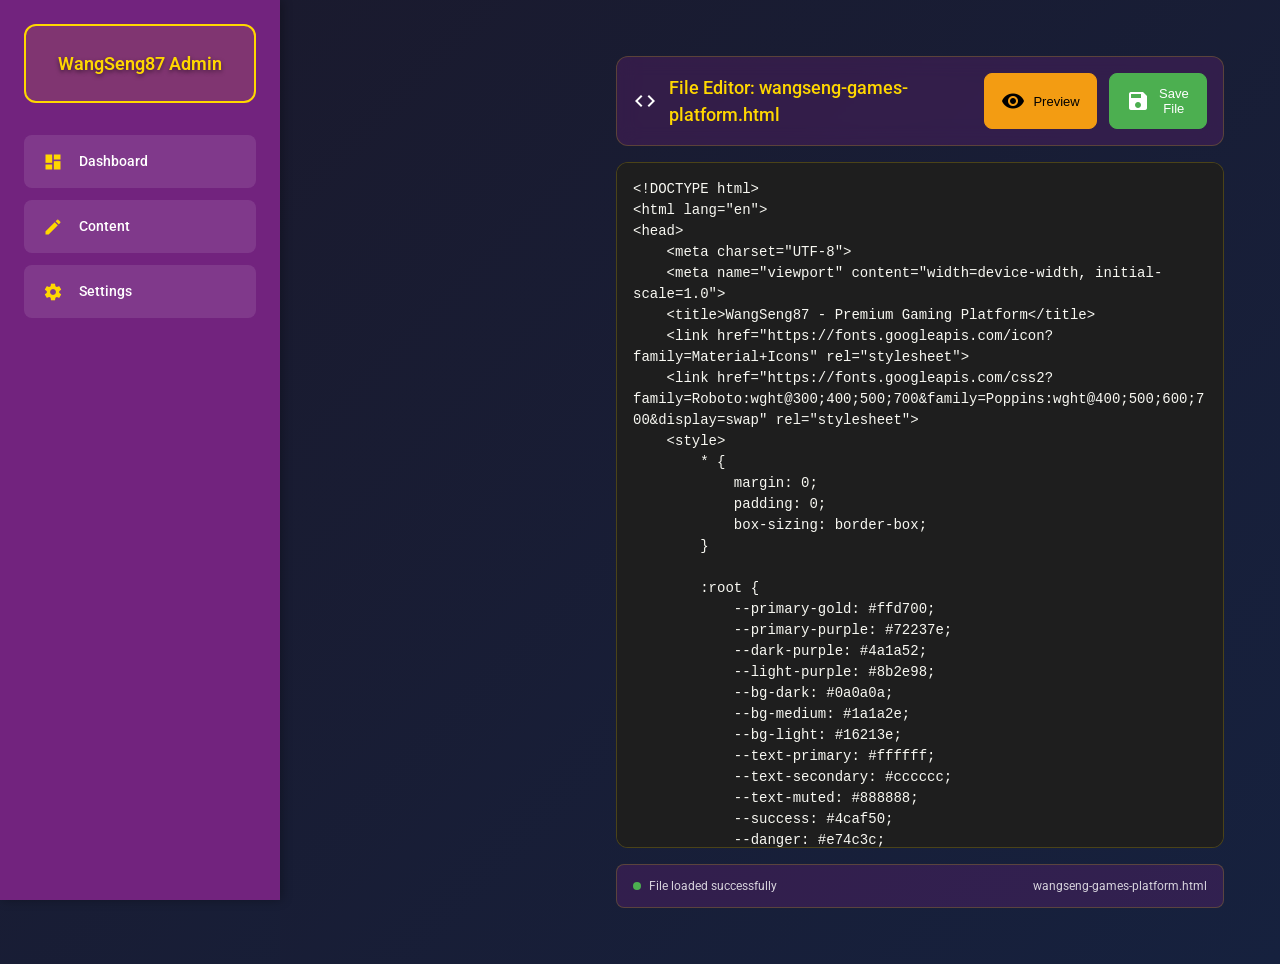
==== admin-refactored-github.html @ 1304fe4e "Add files via upload" ====
<!DOCTYPE html>
<html lang="en">
<head>
    <meta charset="UTF-8">
    <meta name="viewport" content="width=device-width, initial-scale=1.0">
    <title>WangSeng87 Admin Dashboard - File Editor</title>
    <link href="https://fonts.googleapis.com/icon?family=Material+Icons" rel="stylesheet">
    <link href="https://fonts.googleapis.com/css2?family=Roboto:wght@300;400;500;700&display=swap" rel="stylesheet">
    <style>
        * {
            margin: 0;
            padding: 0;
            box-sizing: border-box;
        }

        :root {
            --primary-purple: #72237e;
            --dark-purple: #4a1a52;
            --light-purple: #8b2e98;
            --accent-yellow: #ffd700;
            --accent-yellow-light: #ffed4e;
            --bg-dark: #1a1a2e;
            --bg-medium: #16213e;
            --text-primary: #ffffff;
            --text-secondary: rgba(255,255,255,0.8);
            --text-muted: rgba(255,255,255,0.6);
            --border-color: rgba(255,215,0,0.2);
            --card-bg: rgba(114, 35, 126, 0.3);
            --spacing-xs: 8px;
            --spacing-sm: 12px;
            --spacing-md: 16px;
            --spacing-lg: 24px;
            --spacing-xl: 32px;
            --border-radius: 8px;
            --border-radius-lg: 12px;
            --success: #4caf50;
            --danger: #e74c3c;
            --warning: #f39c12;
        }

        body {
            font-family: 'Roboto', sans-serif;
            background: linear-gradient(135deg, var(--bg-dark) 0%, var(--bg-medium) 100%);
            color: var(--text-primary);
            min-height: 100vh;
            margin: 0;
            padding: 0;
            overflow-x: hidden;
            font-size: 14px;
            line-height: 1.5;
        }

        .admin-container {
            display: flex;
            min-height: 100vh;
            width: 100%;
        }

        /* Sidebar Styles */
        .sidebar {
            width: 280px;
            background: var(--primary-purple);
            padding: var(--spacing-lg);
            box-shadow: 2px 0 10px rgba(0,0,0,0.3);
            display: flex;
            flex-direction: column;
            position: fixed;
            height: 100vh;
            overflow-y: auto;
            z-index: 1000;
            left: 0;
            top: 0;
        }

        .admin-logo {
            display: flex;
            flex-direction: column;
            align-items: center;
            justify-content: center;
            margin-bottom: var(--spacing-xl);
            padding: var(--spacing-lg);
            background: rgba(255, 215, 0, 0.1);
            border-radius: var(--border-radius-lg);
            border: 2px solid var(--accent-yellow);
        }

        .admin-logo h2 {
            color: var(--accent-yellow);
            font-size: 18px;
            margin: 0;
            text-align: center;
            font-weight: 600;
            text-shadow: 0 2px 4px rgba(0,0,0,0.5);
            font-family: 'Roboto', sans-serif;
        }

        .nav-item {
            display: flex;
            align-items: center;
            padding: var(--spacing-md);
            margin-bottom: var(--spacing-sm);
            background: rgba(255,255,255,0.1);
            border-radius: var(--border-radius);
            cursor: pointer;
            transition: all 0.3s ease;
            font-family: 'Roboto', sans-serif;
            font-size: 14px;
            font-weight: 500;
            border-left: 3px solid transparent;
        }

        .nav-item:hover {
            background: rgba(255,255,255,0.2);
            transform: translateX(5px);
            border-left-color: var(--accent-yellow);
        }

        .nav-item.active {
            background: rgba(255,215,0,0.2);
            border-left-color: var(--accent-yellow);
        }

        .nav-item i {
            margin-right: var(--spacing-md);
            color: var(--accent-yellow);
            font-size: 20px;
        }

        .nav-item span {
            color: var(--text-primary);
            font-size: 14px;
            font-weight: 500;
        }

        /* Main Content */
        .main-content {
            flex: 1;
            padding: var(--spacing-xl);
            overflow-y: auto;
            margin-left: 280px;
            min-height: 100vh;
            background: linear-gradient(135deg, var(--bg-dark) 0%, var(--bg-medium) 100%);
        }

        /* File Editor Styles - GitHub Pages Compatible */
        .file-editor-container {
            flex: 1;
            margin-left: 280px;
            padding: var(--spacing-lg);
            display: flex;
            flex-direction: column;
            height: 100vh;
            overflow: hidden;
        }

        .editor-header {
            background: var(--card-bg);
            border: 1px solid var(--border-color);
            border-radius: var(--border-radius-lg);
            padding: var(--spacing-md);
            margin-bottom: var(--spacing-md);
            display: flex;
            justify-content: space-between;
            align-items: center;
            backdrop-filter: blur(10px);
        }

        .editor-title {
            display: flex;
            align-items: center;
            gap: var(--spacing-sm);
        }

        .editor-title h2 {
            font-size: 18px;
            font-weight: 500;
            color: var(--accent-yellow);
        }

        .editor-actions {
            display: flex;
            gap: var(--spacing-sm);
        }

        .btn-editor {
            background: var(--primary-purple);
            color: var(--text-primary);
            border: 1px solid var(--accent-yellow);
            padding: var(--spacing-sm) var(--spacing-md);
            border-radius: var(--border-radius);
            cursor: pointer;
            display: flex;
            align-items: center;
            gap: var(--spacing-xs);
            font-size: 13px;
            transition: all 0.3s ease;
        }

        .btn-editor:hover {
            background: var(--light-purple);
            transform: translateY(-1px);
            box-shadow: 0 4px 12px rgba(255, 215, 0, 0.3);
        }

        .btn-save {
            background: var(--success);
            border-color: var(--success);
        }

        .btn-save:hover {
            background: #45a049;
        }

        .btn-preview {
            background: var(--warning);
            border-color: var(--warning);
            color: #000;
        }

        .btn-preview:hover {
            background: #e67e00;
        }

        #editor {
            flex: 1;
            border: 1px solid var(--border-color);
            border-radius: var(--border-radius-lg);
            overflow: hidden;
            background: #1e1e1e;
            font-family: 'Courier New', monospace;
            font-size: 14px;
            color: #f8f8f2;
            padding: var(--spacing-md);
            white-space: pre-wrap;
            word-wrap: break-word;
            overflow-y: auto;
            min-height: 400px;
            line-height: 1.5;
        }

        #editor:focus {
            outline: 2px solid var(--accent-yellow);
            outline-offset: -2px;
        }

        .status-bar {
            background: var(--card-bg);
            border: 1px solid var(--border-color);
            border-radius: var(--border-radius);
            padding: var(--spacing-sm) var(--spacing-md);
            margin-top: var(--spacing-md);
            display: flex;
            justify-content: space-between;
            align-items: center;
            font-size: 12px;
            color: var(--text-secondary);
        }

        .status-indicator {
            display: flex;
            align-items: center;
            gap: var(--spacing-xs);
        }

        .status-dot {
            width: 8px;
            height: 8px;
            border-radius: 50%;
            background: var(--success);
        }

        .status-dot.saving {
            background: var(--warning);
            animation: pulse 1s infinite;
        }

        .status-dot.error {
            background: var(--danger);
        }

        @keyframes pulse {
            0%, 100% { opacity: 1; }
            50% { opacity: 0.5; }
        }

        /* Preview Modal */
        .preview-modal {
            display: none;
            position: fixed;
            top: 0;
            left: 0;
            width: 100%;
            height: 100%;
            background: rgba(0, 0, 0, 0.8);
            z-index: 2000;
            overflow: auto;
        }

        .preview-content {
            background: var(--bg-dark);
            border: 2px solid var(--accent-yellow);
            border-radius: var(--border-radius-lg);
            margin: 20px auto;
            max-width: 1200px;
            max-height: 90vh;
            overflow: auto;
            position: relative;
        }

        .preview-header {
            background: var(--primary-purple);
            padding: var(--spacing-md);
            display: flex;
            justify-content: space-between;
            align-items: center;
            border-bottom: 1px solid var(--accent-yellow);
        }

        .preview-close {
            background: var(--danger);
            color: white;
            border: none;
            padding: var(--spacing-xs) var(--spacing-sm);
            border-radius: var(--border-radius);
            cursor: pointer;
        }

        .preview-body {
            padding: var(--spacing-lg);
        }

        /* Content Sections */
        .content-section {
            display: none;
            animation: fadeIn 0.3s ease-in-out;
        }
        
        .content-section.active {
            display: block;
        }
        
        @keyframes fadeIn {
            from {
                opacity: 0;
                transform: translateY(20px);
            }
            to {
                opacity: 1;
                transform: translateY(0);
            }
        }

        /* Responsive Design */
        @media (max-width: 768px) {
            .sidebar {
                width: 100%;
                position: relative;
                height: auto;
                z-index: 100;
            }
            
            .main-content {
                margin-left: 0;
                width: 100%;
                padding: var(--spacing-md);
            }
            
            .admin-container {
                flex-direction: column;
            }

            .file-editor-container {
                margin-left: 0;
                padding: var(--spacing-md);
            }
        }

        /* Notification Styles */
        .notification {
            position: fixed;
            top: 20px;
            right: 20px;
            background: var(--success);
            color: white;
            padding: 15px 20px;
            border-radius: 8px;
            z-index: 3000;
            box-shadow: 0 4px 12px rgba(0,0,0,0.3);
            font-size: 14px;
            max-width: 300px;
            animation: slideIn 0.3s ease;
        }

        .notification.error {
            background: var(--danger);
        }

        @keyframes slideIn {
            from { transform: translateX(100%); opacity: 0; }
            to { transform: translateX(0); opacity: 1; }
        }
    </style>
</head>
<body>
    <div class="admin-container">
        <!-- Sidebar -->
        <aside class="sidebar">
            <div class="admin-logo" id="adminLogo">
                <h2>WangSeng87 Admin</h2>
            </div>
            
            <!-- Navigation -->
            <nav>
                <div class="nav-item" onclick="showSection('dashboard')">
                    <i class="material-icons">dashboard</i>
                    <span>Dashboard</span>
                </div>
                <div class="nav-item" onclick="showSection('content')">
                    <i class="material-icons">edit</i>
                    <span>Content</span>
                </div>
                <div class="nav-item" onclick="showSection('settings')">
                    <i class="material-icons">settings</i>
                    <span>Settings</span>
                </div>
            </nav>
        </aside>

        <!-- Main Content -->
        <main class="main-content">
            <!-- Content Section -->
            <section id="content" class="content-section">
                <div class="file-editor-container">
                    <div class="editor-header">
                        <div class="editor-title">
                            <span class="material-icons">code</span>
                            <h2>File Editor: wangseng-games-platform.html</h2>
                        </div>
                        <div class="editor-actions">
                            <button class="btn-editor btn-preview" onclick="previewFile()">
                                <span class="material-icons">visibility</span>
                                Preview
                            </button>
                            <button class="btn-editor btn-save" onclick="saveFile()">
                                <span class="material-icons">save</span>
                                Save File
                            </button>
                        </div>
                    </div>
                    
                    <div id="editor" contenteditable="true" spellcheck="false"></div>
                    
                    <div class="status-bar">
                        <div class="status-indicator">
                            <div class="status-dot" id="statusDot"></div>
                            <span id="statusText">Ready to edit</span>
                        </div>
                        <div>
                            <span id="fileInfo">wangseng-games-platform.html</span>
                        </div>
                    </div>
                </div>
            </section>
        </main>
    </div>

    <!-- Preview Modal -->
    <div id="previewModal" class="preview-modal">
        <div class="preview-content">
            <div class="preview-header">
                <h3>Preview: wangseng-games-platform.html</h3>
                <button class="preview-close" onclick="closePreview()">
                    <span class="material-icons">close</span>
                </button>
            </div>
            <div class="preview-body" id="previewBody">
                <!-- Preview content will be loaded here -->
            </div>
        </div>
    </div>

    <script>
        // Navigation functionality
        function showSection(sectionId) {
            // Hide all sections
            const sections = document.querySelectorAll('.content-section');
            sections.forEach(section => {
                section.classList.remove('active');
            });
            
            // Show selected section
            const selectedSection = document.getElementById(sectionId);
            if (selectedSection) {
                selectedSection.classList.add('active');
            }
            
            // Update navigation
            const navItems = document.querySelectorAll('.nav-item');
            navItems.forEach(item => {
                item.classList.remove('active');
            });
            
            // Find and activate the clicked nav item
            event.target.closest('.nav-item').classList.add('active');
        }

        // Initialize on page load
        document.addEventListener('DOMContentLoaded', function() {
            initializeFileEditor();
        });

        // File Editor Functionality - GitHub Pages Compatible
        let currentFileContent = '';

        function initializeFileEditor() {
            // Load file content
            loadFileContent();
            
            // Add input event listener
            const editor = document.getElementById('editor');
            editor.addEventListener('input', function() {
                currentFileContent = editor.textContent;
            });
        }

        async function loadFileContent() {
            // First try to load from localStorage
            if (loadFromLocalStorage()) {
                return;
            }
            
            // Try to fetch file
            try {
                const response = await fetch('./wangseng-games-platform.html');
                if (!response.ok) {
                    throw new Error('File not found');
                }
                const content = await response.text();
                currentFileContent = content;
                document.getElementById('editor').textContent = content;
                updateStatus('File loaded successfully', 'success');
            } catch (error) {
                console.error('Error loading file:', error);
                updateStatus('File not found - using default content', 'error');
                
                // Set default content
                const defaultContent = `<!DOCTYPE html>
<html lang="en">
<head>
    <meta charset="UTF-8">
    <meta name="viewport" content="width=device-width, initial-scale=1.0">
    <title>WangSeng87 - Premium Gaming Platform</title>
    <link href="https://fonts.googleapis.com/icon?family=Material+Icons" rel="stylesheet">
    <link href="https://fonts.googleapis.com/css2?family=Roboto:wght@300;400;500;700&family=Poppins:wght@400;500;600;700&display=swap" rel="stylesheet">
    <style>
        * {
            margin: 0;
            padding: 0;
            box-sizing: border-box;
        }

        :root {
            --primary-gold: #ffd700;
            --primary-purple: #72237e;
            --dark-purple: #4a1a52;
            --light-purple: #8b2e98;
            --bg-dark: #0a0a0a;
            --bg-medium: #1a1a2e;
            --bg-light: #16213e;
            --text-primary: #ffffff;
            --text-secondary: #cccccc;
            --text-muted: #888888;
            --success: #4caf50;
            --danger: #e74c3c;
            --warning: #f39c12;
            --card-bg: rgba(114, 35, 126, 0.2);
            --border-color: rgba(255, 215, 0, 0.2);
        }

        body {
            font-family: 'Poppins', 'Roboto', sans-serif;
            background: linear-gradient(135deg, var(--bg-dark) 0%, var(--bg-medium) 50%, var(--bg-light) 100%);
            color: var(--text-primary);
            min-height: 100vh;
            overflow-x: hidden;
        }

        .header {
            background: rgba(10, 10, 10, 0.9);
            backdrop-filter: blur(10px);
            padding: 15px 0;
            position: fixed;
            width: 100%;
            top: 0;
            z-index: 1000;
        }

        .container {
            max-width: 1200px;
            margin: 0 auto;
            padding: 0 20px;
        }

        .logo {
            font-size: 24px;
            font-weight: 700;
            color: var(--primary-gold);
            text-decoration: none;
        }

        .main-content {
            margin-top: 100px;
            padding: 40px 0;
            text-align: center;
        }

        .hero-title {
            font-size: 48px;
            font-weight: 700;
            margin-bottom: 20px;
            background: linear-gradient(45deg, var(--primary-gold), var(--primary-purple));
            -webkit-background-clip: text;
            -webkit-text-fill-color: transparent;
            background-clip: text;
        }

        .hero-subtitle {
            font-size: 18px;
            color: var(--text-secondary);
            margin-bottom: 40px;
        }

        .cta-button {
            display: inline-block;
            padding: 15px 30px;
            background: linear-gradient(45deg, var(--primary-gold), var(--primary-purple));
            color: white;
            text-decoration: none;
            border-radius: 50px;
            font-weight: 600;
            transition: all 0.3s ease;
            box-shadow: 0 4px 15px rgba(255, 215, 0, 0.3);
        }

        .cta-button:hover {
            transform: translateY(-2px);
            box-shadow: 0 6px 20px rgba(255, 215, 0, 0.4);
        }

        .features {
            display: grid;
            grid-template-columns: repeat(auto-fit, minmax(300px, 1fr));
            gap: 30px;
            margin-top: 60px;
        }

        .feature-card {
            background: var(--card-bg);
            border: 1px solid var(--border-color);
            border-radius: 15px;
            padding: 30px;
            text-align: center;
            transition: all 0.3s ease;
        }

        .feature-card:hover {
            transform: translateY(-5px);
            border-color: var(--primary-gold);
            box-shadow: 0 10px 25px rgba(255, 215, 0, 0.2);
        }

        .feature-icon {
            font-size: 48px;
            color: var(--primary-gold);
            margin-bottom: 20px;
        }

        .feature-title {
            font-size: 20px;
            font-weight: 600;
            margin-bottom: 10px;
        }

        .feature-description {
            color: var(--text-secondary);
            line-height: 1.6;
        }

        @media (max-width: 768px) {
            .hero-title {
                font-size: 36px;
            }
            
            .features {
                grid-template-columns: 1fr;
            }
        }
    </style>
</head>
<body>
    <header class="header">
        <div class="container">
            <a href="#" class="logo">WangSeng87</a>
        </div>
    </header>

    <main class="main-content">
        <div class="container">
            <h1 class="hero-title">Welcome to WangSeng87</h1>
            <p class="hero-subtitle">Premium Gaming Platform Experience</p>
            <a href="#" class="cta-button">Get Started</a>

            <div class="features">
                <div class="feature-card">
                    <div class="feature-icon">
                        <span class="material-icons">sports_esports</span>
                    </div>
                    <h3 class="feature-title">Premium Games</h3>
                    <p class="feature-description">Access a wide variety of high-quality gaming experiences with cutting-edge graphics and immersive gameplay.</p>
                </div>
                <div class="feature-card">
                    <div class="feature-icon">
                        <span class="material-icons">security</span>
                    </div>
                    <h3 class="feature-title">Secure Platform</h3>
                    <p class="feature-description">Your security is our priority with advanced encryption and fair gaming practices.</p>
                </div>
                <div class="feature-card">
                    <div class="feature-icon">
                        <span class="material-icons">emoji_events</span>
                    </div>
                    <h3 class="feature-title">Big Rewards</h3>
                    <p class="feature-description">Exciting promotions and generous rewards for loyal players and new members.</p>
                </div>
            </div>
        </div>
    </main>
</body>
</html>`;
                document.getElementById('editor').textContent = defaultContent;
                currentFileContent = defaultContent;
            }
        }

        function saveFile() {
            updateStatus('Saving...', 'saving');
            
            // Get the current content from editor
            const editor = document.getElementById('editor');
            const content = editor.textContent;
            currentFileContent = content;
            
            // Save to localStorage
            try {
                localStorage.setItem('wangseng-games-platform-content', content);
                localStorage.setItem('wangseng-games-platform-updated', new Date().toISOString());
                
                // Create download link
                const blob = new Blob([content], { type: 'text/html' });
                const url = URL.createObjectURL(blob);
                const a = document.createElement('a');
                a.href = url;
                a.download = 'wangseng-games-platform.html';
                a.style.display = 'none';
                document.body.appendChild(a);
                a.click();
                document.body.removeChild(a);
                URL.revokeObjectURL(url);
                
                updateStatus('File saved successfully! Download started.', 'success');
                showNotification('File saved successfully! You can also access it from localStorage.', 'success');
                
            } catch (error) {
                console.error('Error saving file:', error);
                updateStatus('Error saving file', 'error');
                showNotification('Error saving file. Please try again.', 'error');
            }
        }

        function previewFile() {
            const content = document.getElementById('editor').textContent;
            const previewBody = document.getElementById('previewBody');
            previewBody.innerHTML = content;
            
            // Show modal
            document.getElementById('previewModal').style.display = 'block';
        }

        function closePreview() {
            document.getElementById('previewModal').style.display = 'none';
        }

        function updateStatus(message, type) {
            const statusText = document.getElementById('statusText');
            const statusDot = document.getElementById('statusDot');
            
            statusText.textContent = message;
            
            // Remove all status classes
            statusDot.classList.remove('saving', 'error');
            
            // Add appropriate class
            if (type === 'saving') {
                statusDot.classList.add('saving');
            } else if (type === 'error') {
                statusDot.classList.add('error');
            }
            
            // Clear saving status after 3 seconds
            if (type === 'saving') {
                setTimeout(() => {
                    statusDot.classList.remove('saving');
                }, 3000);
            }
        }

        function loadFromLocalStorage() {
            try {
                const savedContent = localStorage.getItem('wangseng-games-platform-content');
                const lastUpdated = localStorage.getItem('wangseng-games-platform-updated');
                
                if (savedContent) {
                    currentFileContent = savedContent;
                    document.getElementById('editor').textContent = savedContent;
                    
                    if (lastUpdated) {
                        const date = new Date(lastUpdated);
                        updateStatus(`Loaded from localStorage (Last saved: ${date.toLocaleString()})`, 'success');
                    } else {
                        updateStatus('Loaded from localStorage', 'success');
                    }
                    return true;
                }
            } catch (error) {
                console.error('Error loading from localStorage:', error);
            }
            return false;
        }

        function showNotification(message, type) {
            // Remove existing notifications
            const existingNotifications = document.querySelectorAll('.notification');
            existingNotifications.forEach(n => n.remove());
            
            // Create notification element
            const notification = document.createElement('div');
            notification.className = `notification ${type === 'error' ? 'error' : ''}`;
            notification.textContent = message;
            
            document.body.appendChild(notification);
            
            // Remove after 5 seconds
            setTimeout(() => {
                if (notification.parentNode) {
                    notification.parentNode.removeChild(notification);
                }
            }, 5000);
        }

        // Close preview modal when clicking outside
        window.onclick = function(event) {
            const modal = document.getElementById('previewModal');
            if (event.target === modal) {
                closePreview();
            }
        }

        // Show content section by default
        document.addEventListener('DOMContentLoaded', function() {
            showSection('content');
        });
    </script>
</body>
</html>
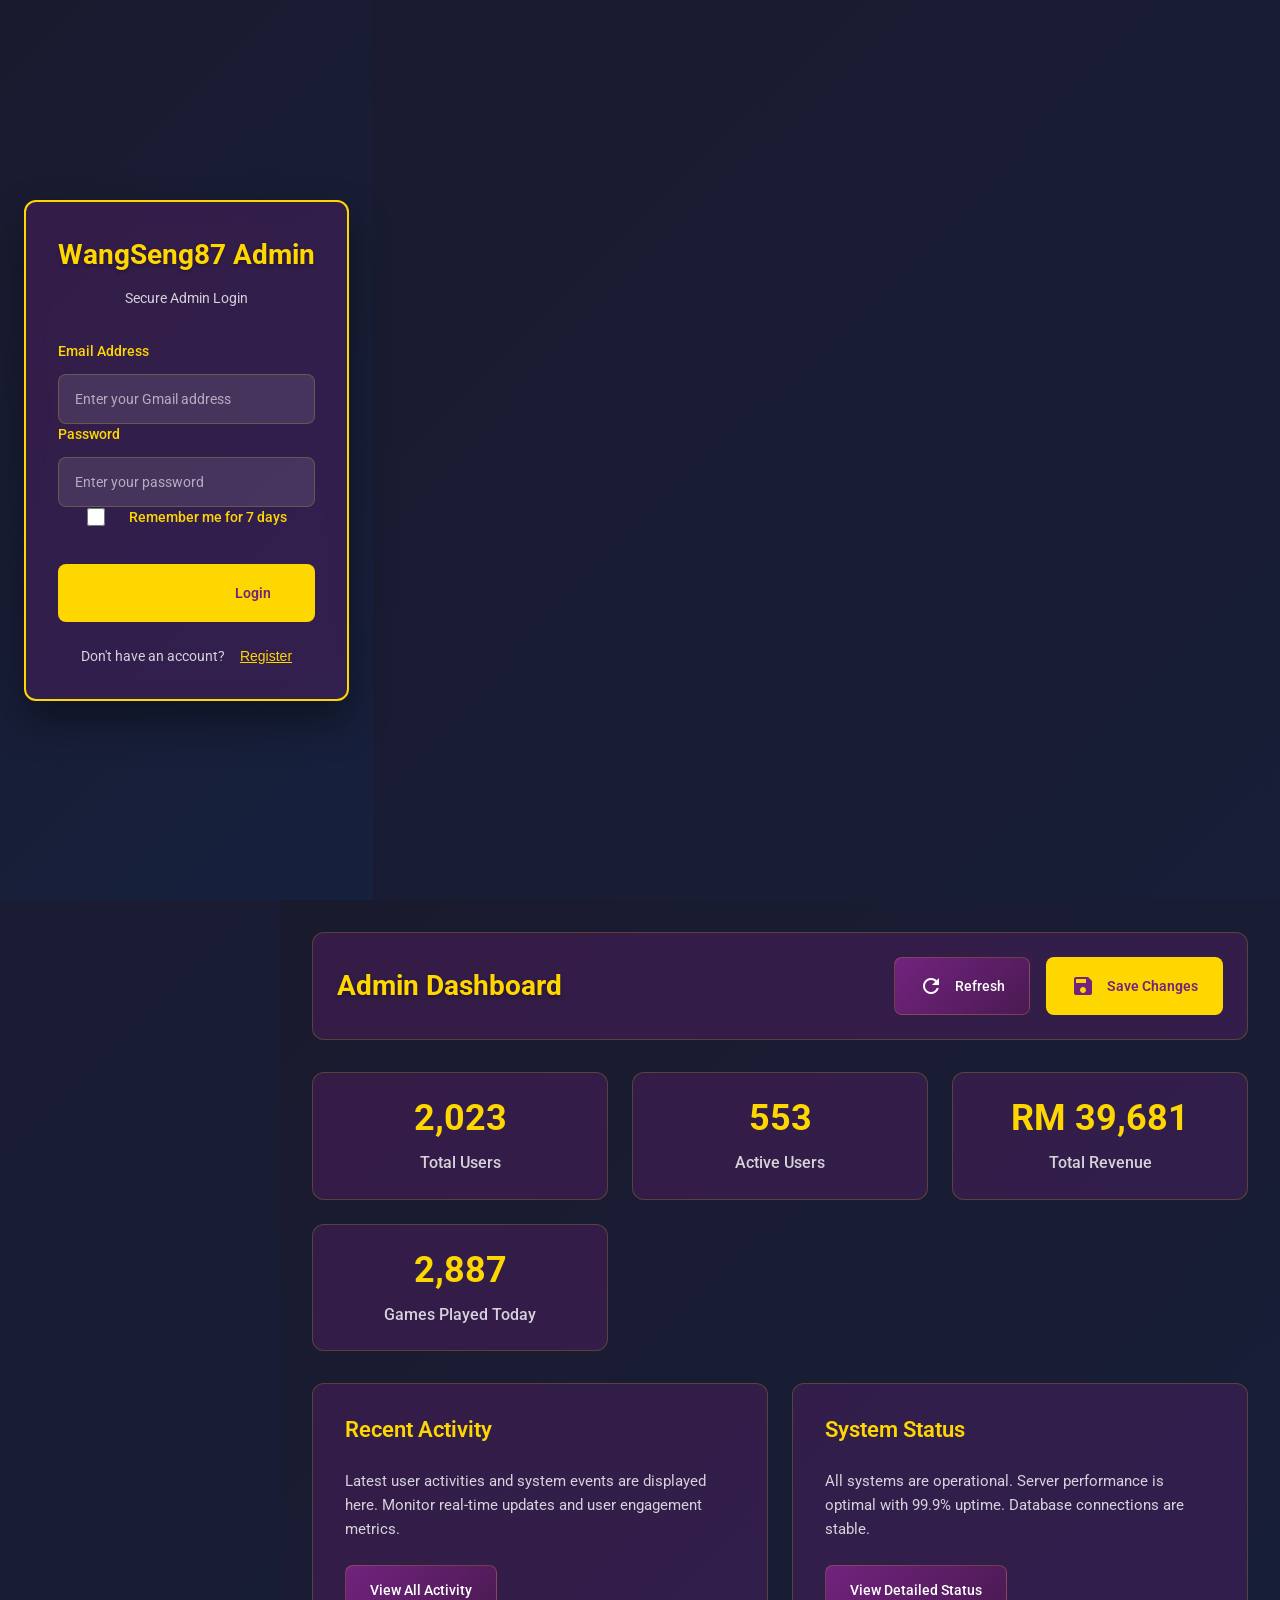
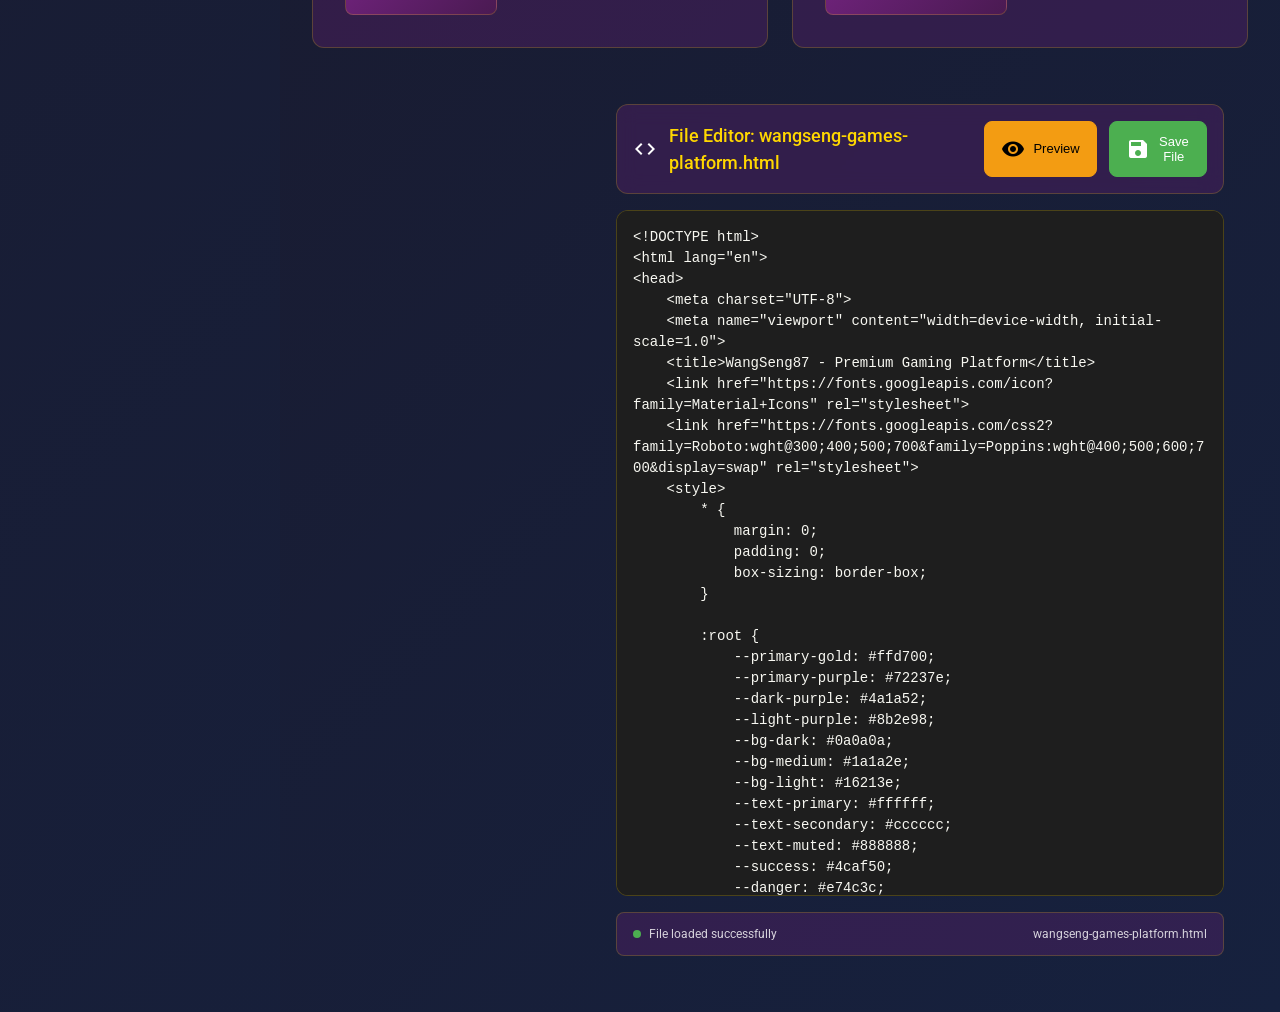
==== commit cc361989: "Add files via upload" ====
--- a/admin-refactored-github.html
+++ b/admin-refactored-github.html
@@ -350,6 +350,100 @@
             }
         }
 
+        /* Login Container */
+        .login-container {
+            display: flex;
+            justify-content: center;
+            align-items: center;
+            min-height: 100vh;
+            background: linear-gradient(135deg, var(--bg-dark) 0%, var(--bg-medium) 100%);
+            padding: var(--spacing-lg);
+        }
+
+        .login-card {
+            background: var(--card-bg);
+            border: 2px solid var(--accent-yellow);
+            border-radius: var(--border-radius-lg);
+            padding: var(--spacing-xl);
+            width: 100%;
+            max-width: 400px;
+            box-shadow: 0 20px 40px rgba(0,0,0,0.4);
+            backdrop-filter: blur(10px);
+        }
+
+        .login-header {
+            text-align: center;
+            margin-bottom: var(--spacing-xl);
+        }
+
+        .login-header h2 {
+            color: var(--accent-yellow);
+            font-size: 28px;
+            margin-bottom: var(--spacing-sm);
+            font-weight: 700;
+            text-shadow: 0 2px 4px rgba(0,0,0,0.3);
+        }
+
+        .login-header p {
+            color: var(--text-secondary);
+            font-size: 14px;
+            margin: 0;
+        }
+
+        .auth-form {
+            margin-bottom: var(--spacing-lg);
+        }
+
+        .checkbox-group {
+            display: flex;
+            align-items: center;
+            gap: var(--spacing-sm);
+        }
+
+        .checkbox-label {
+            display: flex;
+            align-items: center;
+            gap: var(--spacing-sm);
+            cursor: pointer;
+            color: var(--text-secondary);
+            font-size: 14px;
+        }
+
+        .checkbox-label input[type="checkbox"] {
+            width: 18px;
+            height: 18px;
+            accent-color: var(--accent-yellow);
+        }
+
+        .btn-full {
+            width: 100%;
+            justify-content: center;
+        }
+
+        .btn-link {
+            background: none;
+            border: none;
+            color: var(--accent-yellow);
+            text-decoration: underline;
+            cursor: pointer;
+            font-size: 14px;
+            transition: all 0.3s ease;
+        }
+
+        .btn-link:hover {
+            color: var(--accent-yellow-light);
+        }
+
+        .form-toggle {
+            text-align: center;
+            margin-top: var(--spacing-lg);
+            color: var(--text-secondary);
+        }
+
+        .form-toggle span {
+            margin-right: var(--spacing-sm);
+        }
+
         /* Responsive Design */
         @media (max-width: 768px) {
             .sidebar {
@@ -373,6 +467,256 @@
                 margin-left: 0;
                 padding: var(--spacing-md);
             }
+        }
+
+        /* Form Styles */
+        .form-section {
+            background: var(--card-bg);
+            padding: var(--spacing-xl);
+            border-radius: var(--border-radius-lg);
+            margin-bottom: var(--spacing-xl);
+            border: 1px solid var(--border-color);
+        }
+
+        .form-section h3 {
+            color: var(--accent-yellow);
+            font-size: 20px;
+            margin-bottom: var(--spacing-lg);
+            font-family: 'Roboto', sans-serif;
+            font-weight: 600;
+            line-height: 1.3;
+        }
+
+        .form-grid {
+            display: grid;
+            grid-template-columns: repeat(auto-fit, minmax(300px, 1fr));
+            gap: var(--spacing-lg);
+            margin-bottom: var(--spacing-lg);
+        }
+
+        .form-group {
+            display: flex;
+            flex-direction: column;
+            width: 100%;
+        }
+
+        .form-group label {
+            color: var(--accent-yellow);
+            font-size: 14px;
+            font-weight: 500;
+            margin-bottom: var(--spacing-sm);
+            font-family: 'Roboto', sans-serif;
+            text-align: left;
+        }
+
+        .form-group input,
+        .form-group select,
+        .form-group textarea {
+            width: 100%;
+            padding: var(--spacing-md);
+            background: rgba(255,255,255,0.1);
+            border: 1px solid var(--border-color);
+            border-radius: var(--border-radius);
+            color: var(--text-primary);
+            font-size: 14px;
+            font-family: 'Roboto', sans-serif;
+            transition: all 0.3s ease;
+        }
+
+        .form-group input:focus,
+        .form-group select:focus,
+        .form-group textarea:focus {
+            outline: none;
+            border-color: var(--accent-yellow);
+            background: rgba(255,255,255,0.15);
+            box-shadow: 0 0 0 3px rgba(255,215,0,0.1);
+        }
+
+        .form-group input::placeholder,
+        .form-group textarea::placeholder {
+            color: var(--text-muted);
+        }
+
+        /* Form Actions */
+        .form-actions {
+            display: flex;
+            gap: var(--spacing-md);
+            justify-content: flex-start;
+            margin-top: var(--spacing-lg);
+        }
+
+        /* Tables */
+        .table-container {
+            overflow-x: auto;
+            margin: var(--spacing-lg) 0;
+            border-radius: var(--border-radius);
+            border: 1px solid var(--border-color);
+        }
+
+        table {
+            width: 100%;
+            border-collapse: collapse;
+            font-family: 'Roboto', sans-serif;
+        }
+
+        th {
+            background: rgba(114, 35, 126, 0.5);
+            color: var(--accent-yellow);
+            padding: var(--spacing-md);
+            text-align: left;
+            font-weight: 600;
+            font-size: 14px;
+            border-bottom: 1px solid var(--border-color);
+        }
+
+        td {
+            padding: var(--spacing-md);
+            border-bottom: 1px solid rgba(255,255,255,0.1);
+            color: var(--text-secondary);
+            font-size: 14px;
+        }
+
+        tr:hover {
+            background: rgba(255,255,255,0.05);
+        }
+
+        /* Stats Grid */
+        .stats-grid {
+            display: grid;
+            grid-template-columns: repeat(auto-fit, minmax(250px, 1fr));
+            gap: var(--spacing-lg);
+            margin-bottom: var(--spacing-xl);
+        }
+
+        .stat-card {
+            background: var(--card-bg);
+            padding: var(--spacing-lg);
+            border-radius: var(--border-radius-lg);
+            text-align: center;
+            border: 1px solid var(--border-color);
+            transition: all 0.3s ease;
+        }
+
+        .stat-card:hover {
+            transform: translateY(-5px);
+            box-shadow: 0 10px 25px rgba(0,0,0,0.3);
+            border-color: var(--accent-yellow);
+        }
+
+        .stat-number {
+            font-size: 36px;
+            font-weight: 700;
+            color: var(--accent-yellow);
+            margin-bottom: var(--spacing-sm);
+            font-family: 'Roboto', sans-serif;
+            line-height: 1.2;
+        }
+
+        .stat-label {
+            font-size: 16px;
+            color: var(--text-secondary);
+            font-family: 'Roboto', sans-serif;
+            font-weight: 500;
+            line-height: 1.4;
+        }
+
+        /* Cards */
+        .card {
+            background: var(--card-bg);
+            padding: var(--spacing-xl);
+            border-radius: var(--border-radius-lg);
+            margin-bottom: var(--spacing-xl);
+            border: 1px solid var(--border-color);
+        }
+
+        .card h2 {
+            color: var(--accent-yellow);
+            font-size: 22px;
+            margin-bottom: var(--spacing-lg);
+            font-family: 'Roboto', sans-serif;
+            font-weight: 600;
+            line-height: 1.3;
+        }
+
+        .card p {
+            color: var(--text-secondary);
+            font-size: 15px;
+            line-height: 1.6;
+            font-family: 'Roboto', sans-serif;
+            font-weight: 400;
+            margin-bottom: var(--spacing-lg);
+        }
+
+        .grid-2 {
+            display: grid;
+            grid-template-columns: repeat(auto-fit, minmax(350px, 1fr));
+            gap: var(--spacing-lg);
+        }
+
+        /* Header */
+        .header {
+            background: var(--card-bg);
+            padding: var(--spacing-lg);
+            border-radius: var(--border-radius-lg);
+            margin-bottom: var(--spacing-xl);
+            display: flex;
+            justify-content: space-between;
+            align-items: center;
+            border: 1px solid var(--border-color);
+        }
+
+        .header h1 {
+            color: var(--accent-yellow);
+            font-size: 28px;
+            font-family: 'Roboto', sans-serif;
+            font-weight: 700;
+            text-shadow: 0 2px 4px rgba(0,0,0,0.3);
+            margin: 0;
+        }
+
+        .header-actions {
+            display: flex;
+            gap: var(--spacing-md);
+        }
+
+        /* Button Styles */
+        .btn {
+            background: linear-gradient(135deg, var(--primary-purple) 0%, var(--dark-purple) 100%);
+            color: var(--text-primary);
+            border: none;
+            padding: var(--spacing-md) var(--spacing-lg);
+            border-radius: var(--border-radius);
+            cursor: pointer;
+            transition: all 0.3s ease;
+            font-size: 14px;
+            display: inline-flex;
+            align-items: center;
+            gap: var(--spacing-sm);
+            font-family: 'Roboto', sans-serif;
+            font-weight: 500;
+            border: 1px solid var(--border-color);
+            text-decoration: none;
+        }
+
+        .btn:hover {
+            background: linear-gradient(135deg, var(--light-purple) 0%, var(--primary-purple) 100%);
+            transform: translateY(-2px);
+            box-shadow: 0 5px 15px rgba(0,0,0,0.3);
+        }
+
+        .btn:focus {
+            outline: none;
+            box-shadow: 0 0 0 3px rgba(255,215,0,0.3);
+        }
+
+        .btn-primary {
+            background: var(--accent-yellow);
+            color: var(--primary-purple);
+            font-weight: 600;
+        }
+
+        .btn-primary:hover {
+            background: var(--accent-yellow-light);
         }
 
         /* Notification Styles */
@@ -403,6 +747,73 @@
 </head>
 <body>
     <div class="admin-container">
+        <!-- Login Section -->
+        <div id="loginSection" style="display: none;">
+            <div class="login-container">
+                <div class="login-card">
+                    <div class="login-header">
+                        <h2>WangSeng87 Admin</h2>
+                        <p>Secure Admin Login</p>
+                    </div>
+                    
+                    <!-- Login Form -->
+                    <div id="loginForm" class="auth-form">
+                        <div class="form-group">
+                            <label for="loginEmail">Email Address</label>
+                            <input type="email" id="loginEmail" placeholder="Enter your Gmail address">
+                        </div>
+                        <div class="form-group">
+                            <label for="loginPassword">Password</label>
+                            <input type="password" id="loginPassword" placeholder="Enter your password">
+                        </div>
+                        <div class="form-group checkbox-group">
+                            <label class="checkbox-label">
+                                <input type="checkbox" id="rememberMe">
+                                <span class="checkmark"></span>
+                                Remember me for 7 days
+                            </label>
+                        </div>
+                        <div class="form-actions">
+                            <button class="btn btn-primary btn-full" onclick="login()">
+                                <span class="material-icons">login</span>
+                                Login
+                            </button>
+                        </div>
+                    </div>
+                    
+                    <!-- Register Form -->
+                    <div id="registerForm" class="auth-form" style="display: none;">
+                        <div class="form-group">
+                            <label for="registerEmail">Email Address</label>
+                            <input type="email" id="registerEmail" placeholder="Enter your Gmail address">
+                        </div>
+                        <div class="form-group">
+                            <label for="registerPassword">Password</label>
+                            <input type="password" id="registerPassword" placeholder="Create a password (min 6 chars)">
+                        </div>
+                        <div class="form-group">
+                            <label for="confirmPassword">Confirm Password</label>
+                            <input type="password" id="confirmPassword" placeholder="Confirm your password">
+                        </div>
+                        <div class="form-actions">
+                            <button class="btn btn-primary btn-full" onclick="register()">
+                                <span class="material-icons">person_add</span>
+                                Register
+                            </button>
+                        </div>
+                    </div>
+                    
+                    <!-- Form Toggle -->
+                    <div class="form-toggle">
+                        <span id="toggleText">Don't have an account?</span>
+                        <button class="btn-link" onclick="toggleForm('register')">Register</button>
+                    </div>
+                </div>
+            </div>
+        </div>
+
+        <!-- Dashboard Section -->
+        <div id="dashboardSection" style="display: none;">
         <!-- Sidebar -->
         <aside class="sidebar">
             <div class="admin-logo" id="adminLogo">
@@ -415,6 +826,22 @@
                     <i class="material-icons">dashboard</i>
                     <span>Dashboard</span>
                 </div>
+                <div class="nav-item" onclick="showSection('users')">
+                    <i class="material-icons">people</i>
+                    <span>Users</span>
+                </div>
+                <div class="nav-item" onclick="showSection('games')">
+                    <i class="material-icons">sports_esports</i>
+                    <span>Games</span>
+                </div>
+                <div class="nav-item" onclick="showSection('promotions')">
+                    <i class="material-icons">card_giftcard</i>
+                    <span>Promotions</span>
+                </div>
+                <div class="nav-item" onclick="showSection('transactions')">
+                    <i class="material-icons">receipt_long</i>
+                    <span>Transactions</span>
+                </div>
                 <div class="nav-item" onclick="showSection('content')">
                     <i class="material-icons">edit</i>
                     <span>Content</span>
@@ -423,13 +850,478 @@
                     <i class="material-icons">settings</i>
                     <span>Settings</span>
                 </div>
+                <div class="nav-item" onclick="logout()" style="margin-top: var(--spacing-lg); background: rgba(244,67,54,0.2);">
+                    <i class="material-icons">logout</i>
+                    <span>Logout</span>
+                </div>
             </nav>
         </aside>
+    </div>
+</div>
 
         <!-- Main Content -->
         <main class="main-content">
-            <!-- Content Section -->
-            <section id="content" class="content-section">
+            <!-- Header -->
+            <header class="header">
+                <h1>Admin Dashboard</h1>
+                <div class="header-actions">
+                    <button class="btn" onclick="refreshData()">
+                        <i class="material-icons">refresh</i>
+                        Refresh
+                    </button>
+                    <button class="btn btn-primary" onclick="saveAllChanges()">
+                        <i class="material-icons">save</i>
+                        Save Changes
+                    </button>
+                </div>
+            </header>
+
+            <!-- Dashboard Section -->
+            <section id="dashboard" class="content-section">
+                <div class="stats-grid">
+                    <div class="stat-card">
+                        <div class="stat-number" id="totalUsers">1,234</div>
+                        <div class="stat-label">Total Users</div>
+                    </div>
+                    <div class="stat-card">
+                        <div class="stat-number" id="activeUsers">856</div>
+                        <div class="stat-label">Active Users</div>
+                    </div>
+                    <div class="stat-card">
+                        <div class="stat-number" id="totalRevenue">RM 45,678</div>
+                        <div class="stat-label">Total Revenue</div>
+                    </div>
+                    <div class="stat-card">
+                        <div class="stat-number" id="todayGames">2,345</div>
+                        <div class="stat-label">Games Played Today</div>
+                    </div>
+                </div>
+
+                <div class="grid-2">
+                    <div class="card">
+                        <h2>Recent Activity</h2>
+                        <p>Latest user activities and system events are displayed here. Monitor real-time updates and user engagement metrics.</p>
+                        <button class="btn">View All Activity</button>
+                    </div>
+                    <div class="card">
+                        <h2>System Status</h2>
+                        <p>All systems are operational. Server performance is optimal with 99.9% uptime. Database connections are stable.</p>
+                        <button class="btn">View Detailed Status</button>
+                    </div>
+                </div>
+            </section>
+
+            <!-- Users Section -->
+            <section id="users" class="content-section">
+                <div class="form-section">
+                    <h3>User Management</h3>
+                    <div class="form-grid">
+                        <div class="form-group">
+                            <label for="userName">User Name</label>
+                            <input type="text" id="userName" placeholder="Enter user name">
+                        </div>
+                        <div class="form-group">
+                            <label for="userEmail">Email Address</label>
+                            <input type="email" id="userEmail" placeholder="Enter email address">
+                        </div>
+                        <div class="form-group">
+                            <label for="userRole">User Role</label>
+                            <select id="userRole">
+                                <option value="">Select role</option>
+                                <option value="admin">Admin</option>
+                                <option value="moderator">Moderator</option>
+                                <option value="user">User</option>
+                            </select>
+                        </div>
+                        <div class="form-group">
+                            <label for="userStatus">Account Status</label>
+                            <select id="userStatus">
+                                <option value="">Select status</option>
+                                <option value="active">Active</option>
+                                <option value="inactive">Inactive</option>
+                                <option value="suspended">Suspended</option>
+                            </select>
+                        </div>
+                    </div>
+                    <div class="form-actions">
+                        <button class="btn" onclick="addUser()">Add New User</button>
+                        <button class="btn btn-primary" onclick="saveUserChanges()">Save Changes</button>
+                    </div>
+                </div>
+
+                <div class="card">
+                    <h2>User List</h2>
+                    <div class="table-container">
+                        <table>
+                            <thead>
+                                <tr>
+                                    <th>Name</th>
+                                    <th>Email</th>
+                                    <th>Role</th>
+                                    <th>Status</th>
+                                    <th>Actions</th>
+                                </tr>
+                            </thead>
+                            <tbody id="userTableBody">
+                                <tr>
+                                    <td>John Doe</td>
+                                    <td>john@example.com</td>
+                                    <td>Admin</td>
+                                    <td>Active</td>
+                                    <td>
+                                        <button class="btn" onclick="editUser('john@example.com')">Edit</button>
+                                    </td>
+                                </tr>
+                                <tr>
+                                    <td>Jane Smith</td>
+                                    <td>jane@example.com</td>
+                                    <td>User</td>
+                                    <td>Active</td>
+                                    <td>
+                                        <button class="btn" onclick="editUser('jane@example.com')">Edit</button>
+                                    </td>
+                                </tr>
+                            </tbody>
+                        </table>
+                    </div>
+                </div>
+            </section>
+
+            <!-- Games Section -->
+            <section id="games" class="content-section">
+                <div class="form-section">
+                    <h3>Game Configuration</h3>
+                    <div class="form-grid">
+                        <div class="form-group">
+                            <label for="gameName">Game Name</label>
+                            <input type="text" id="gameName" placeholder="Enter game name">
+                        </div>
+                        <div class="form-group">
+                            <label for="gameType">Game Type</label>
+                            <select id="gameType">
+                                <option value="">Select game type</option>
+                                <option value="slot">Slot Machine</option>
+                                <option value="card">Card Game</option>
+                                <option value="table">Table Game</option>
+                                <option value="live">Live Casino</option>
+                            </select>
+                        </div>
+                        <div class="form-group">
+                            <label for="minBet">Minimum Bet</label>
+                            <input type="number" id="minBet" placeholder="Enter minimum bet">
+                        </div>
+                        <div class="form-group">
+                            <label for="maxBet">Maximum Bet</label>
+                            <input type="number" id="maxBet" placeholder="Enter maximum bet">
+                        </div>
+                        <div class="form-group">
+                            <label for="rtp">RTP (%)</label>
+                            <input type="number" id="rtp" placeholder="Enter RTP percentage">
+                        </div>
+                        <div class="form-group">
+                            <label for="gameStatus">Game Status</label>
+                            <select id="gameStatus">
+                                <option value="">Select status</option>
+                                <option value="active">Active</option>
+                                <option value="inactive">Inactive</option>
+                                <option value="maintenance">Maintenance</option>
+                            </select>
+                        </div>
+                    </div>
+                    <div class="form-actions">
+                        <button class="btn" onclick="addGame()">Add New Game</button>
+                        <button class="btn btn-primary" onclick="saveGameChanges()">Save Changes</button>
+                    </div>
+                </div>
+
+                <div class="card">
+                    <h2>Game List</h2>
+                    <div class="table-container">
+                        <table>
+                            <thead>
+                                <tr>
+                                    <th>Game Name</th>
+                                    <th>Type</th>
+                                    <th>Min Bet</th>
+                                    <th>Max Bet</th>
+                                    <th>RTP</th>
+                                    <th>Status</th>
+                                    <th>Actions</th>
+                                </tr>
+                            </thead>
+                            <tbody id="gameTableBody">
+                                <tr>
+                                    <td>Lucky Slots</td>
+                                    <td>Slot Machine</td>
+                                    <td>RM 1</td>
+                                    <td>RM 1000</td>
+                                    <td>96.5%</td>
+                                    <td>Active</td>
+                                    <td>
+                                        <button class="btn" onclick="editGame('Lucky Slots')">Edit</button>
+                                    </td>
+                                </tr>
+                                <tr>
+                                    <td>Blackjack Pro</td>
+                                    <td>Card Game</td>
+                                    <td>RM 10</td>
+                                    <td>RM 5000</td>
+                                    <td>99.2%</td>
+                                    <td>Active</td>
+                                    <td>
+                                        <button class="btn" onclick="editGame('Blackjack Pro')">Edit</button>
+                                    </td>
+                                </tr>
+                            </tbody>
+                        </table>
+                    </div>
+                </div>
+            </section>
+
+            <!-- Promotions Section -->
+            <section id="promotions" class="content-section">
+                <div class="form-section">
+                    <h3>Promotion Management</h3>
+                    <div class="form-grid">
+                        <div class="form-group">
+                            <label for="promoTitle">Promotion Title</label>
+                            <input type="text" id="promoTitle" placeholder="Enter promotion title">
+                        </div>
+                        <div class="form-group">
+                            <label for="promoType">Promotion Type</label>
+                            <select id="promoType">
+                                <option value="">Select type</option>
+                                <option value="bonus">Bonus</option>
+                                <option value="free-spin">Free Spin</option>
+                                <option value="cashback">Cashback</option>
+                                <option value="deposit">Deposit Bonus</option>
+                            </select>
+                        </div>
+                        <div class="form-group">
+                            <label for="promoValue">Promotion Value</label>
+                            <input type="text" id="promoValue" placeholder="Enter value (e.g., 100% or RM50)">
+                        </div>
+                        <div class="form-group">
+                            <label for="minDeposit">Minimum Deposit</label>
+                            <input type="number" id="minDeposit" placeholder="Enter minimum deposit">
+                        </div>
+                        <div class="form-group">
+                            <label for="wagering">Wagering Requirement</label>
+                            <input type="number" id="wagering" placeholder="Enter wagering multiplier">
+                        </div>
+                        <div class="form-group">
+                            <label for="promoStatus">Promotion Status</label>
+                            <select id="promoStatus">
+                                <option value="">Select status</option>
+                                <option value="active">Active</option>
+                                <option value="inactive">Inactive</option>
+                                <option value="scheduled">Scheduled</option>
+                            </select>
+                        </div>
+                    </div>
+                    <div class="form-actions">
+                        <button class="btn" onclick="addPromotion()">Add New Promotion</button>
+                        <button class="btn btn-primary" onclick="savePromotionChanges()">Save Changes</button>
+                    </div>
+                </div>
+
+                <div class="card">
+                    <h2>Promotion List</h2>
+                    <div class="table-container">
+                        <table>
+                            <thead>
+                                <tr>
+                                    <th>Title</th>
+                                    <th>Type</th>
+                                    <th>Value</th>
+                                    <th>Min Deposit</th>
+                                    <th>Wagering</th>
+                                    <th>Status</th>
+                                    <th>Actions</th>
+                                </tr>
+                            </thead>
+                            <tbody id="promoTableBody">
+                                <tr>
+                                    <td>Welcome Bonus</td>
+                                    <td>Deposit Bonus</td>
+                                    <td>100%</td>
+                                    <td>RM 50</td>
+                                    <td>30x</td>
+                                    <td>Active</td>
+                                    <td>
+                                        <button class="btn" onclick="editPromotion('Welcome Bonus')">Edit</button>
+                                    </td>
+                                </tr>
+                                <tr>
+                                    <td>Weekend Cashback</td>
+                                    <td>Cashback</td>
+                                    <td>10%</td>
+                                    <td>RM 100</td>
+                                    <td>5x</td>
+                                    <td>Active</td>
+                                    <td>
+                                        <button class="btn" onclick="editPromotion('Weekend Cashback')">Edit</button>
+                                    </td>
+                                </tr>
+                            </tbody>
+                        </table>
+                    </div>
+                </div>
+            </section>
+
+            <!-- Transactions Section -->
+            <section id="transactions" class="content-section">
+                <div class="form-section">
+                    <h3>Transaction History</h3>
+                    <div class="form-grid">
+                        <div class="form-group">
+                            <label for="transactionDate">Date Range</label>
+                            <input type="date" id="transactionDate">
+                        </div>
+                        <div class="form-group">
+                            <label for="transactionType">Transaction Type</label>
+                            <select id="transactionType">
+                                <option value="">All types</option>
+                                <option value="deposit">Deposit</option>
+                                <option value="withdrawal">Withdrawal</option>
+                                <option value="bonus">Bonus</option>
+                                <option value="bet">Bet</option>
+                                <option value="win">Win</option>
+                            </select>
+                        </div>
+                        <div class="form-group">
+                            <label for="transactionStatus">Status</label>
+                            <select id="transactionStatus">
+                                <option value="">All statuses</option>
+                                <option value="completed">Completed</option>
+                                <option value="pending">Pending</option>
+                                <option value="failed">Failed</option>
+                            </select>
+                        </div>
+                        <div class="form-group">
+                            <label for="userSearch">User Search</label>
+                            <input type="text" id="userSearch" placeholder="Search by username or email">
+                        </div>
+                    </div>
+                    <div class="form-actions">
+                        <button class="btn" onclick="searchTransactions()">Search</button>
+                        <button class="btn btn-primary" onclick="exportTransactions()">Export</button>
+                    </div>
+                </div>
+
+                <div class="card">
+                    <h2>Transaction List</h2>
+                    <div class="table-container">
+                        <table>
+                            <thead>
+                                <tr>
+                                    <th>Date</th>
+                                    <th>User</th>
+                                    <th>Type</th>
+                                    <th>Amount</th>
+                                    <th>Status</th>
+                                    <th>Actions</th>
+                                </tr>
+                            </thead>
+                            <tbody id="transactionTableBody">
+                                <tr>
+                                    <td>2024-03-04 14:30</td>
+                                    <td>john@example.com</td>
+                                    <td>Deposit</td>
+                                    <td>RM 500</td>
+                                    <td>Completed</td>
+                                    <td>
+                                        <button class="btn" onclick="viewTransaction('TX001')">View</button>
+                                    </td>
+                                </tr>
+                                <tr>
+                                    <td>2024-03-04 14:25</td>
+                                    <td>jane@example.com</td>
+                                    <td>Withdrawal</td>
+                                    <td>RM 200</td>
+                                    <td>Pending</td>
+                                    <td>
+                                        <button class="btn" onclick="viewTransaction('TX002')">View</button>
+                                    </td>
+                                </tr>
+                            </tbody>
+                        </table>
+                    </div>
+                </div>
+            </section>
+
+            <!-- Settings Section -->
+            <section id="settings" class="content-section">
+                <div class="form-section">
+                    <h3>System Settings</h3>
+                    <div class="form-grid">
+                        <div class="form-group">
+                            <label for="siteName">Site Name</label>
+                            <input type="text" id="siteName" value="WangSeng87">
+                        </div>
+                        <div class="form-group">
+                            <label for="siteEmail">Site Email</label>
+                            <input type="email" id="siteEmail" value="support@wangseng87.com">
+                        </div>
+                        <div class="form-group">
+                            <label for="minDepositAmount">Minimum Deposit</label>
+                            <input type="number" id="minDepositAmount" value="50">
+                        </div>
+                        <div class="form-group">
+                            <label for="maxWithdrawal">Maximum Withdrawal</label>
+                            <input type="number" id="maxWithdrawal" value="10000">
+                        </div>
+                        <div class="form-group">
+                            <label for="maintenanceMode">Maintenance Mode</label>
+                            <select id="maintenanceMode">
+                                <option value="off">Off</option>
+                                <option value="on">On</option>
+                            </select>
+                        </div>
+                        <div class="form-group">
+                            <label for="currency">Default Currency</label>
+                            <select id="currency">
+                                <option value="MYR">MYR (Ringgit)</option>
+                                <option value="USD">USD (Dollar)</option>
+                                <option value="SGD">SGD (Singapore Dollar)</option>
+                            </select>
+                        </div>
+                    </div>
+                    <div class="form-actions">
+                        <button class="btn" onclick="resetSettings()">Reset to Default</button>
+                        <button class="btn btn-primary" onclick="saveSettings()">Save Settings</button>
+                    </div>
+                </div>
+
+                <div class="form-section">
+                    <h3>Security Settings</h3>
+                    <div class="form-grid">
+                        <div class="form-group">
+                            <label for="sessionTimeout">Session Timeout (minutes)</label>
+                            <input type="number" id="sessionTimeout" value="30">
+                        </div>
+                        <div class="form-group">
+                            <label for="maxLoginAttempts">Max Login Attempts</label>
+                            <input type="number" id="maxLoginAttempts" value="5">
+                        </div>
+                        <div class="form-group">
+                            <label for="twoFactorAuth">Two-Factor Authentication</label>
+                            <select id="twoFactorAuth">
+                                <option value="optional">Optional</option>
+                                <option value="required">Required</option>
+                                <option value="disabled">Disabled</option>
+                            </select>
+                        </div>
+                        <div class="form-group">
+                            <label for="ipWhitelist">IP Whitelist</label>
+                            <input type="text" id="ipWhitelist" placeholder="Enter IP addresses (comma separated)">
+                        </div>
+                    </div>
+                    <div class="form-actions">
+                        <button class="btn btn-primary" onclick="saveSecuritySettings()">Save Security Settings</button>
+                    </div>
+                </div>
+            </section>
                 <div class="file-editor-container">
                     <div class="editor-header">
                         <div class="editor-title">
@@ -480,6 +1372,184 @@
     </div>
 
     <script>
+        // Authentication System
+        let isAuthenticated = false;
+        let currentUser = null;
+
+        // Check authentication on page load
+        document.addEventListener('DOMContentLoaded', function() {
+            checkAuthentication();
+        });
+
+        function checkAuthentication() {
+            const savedAuth = localStorage.getItem('wangseng87-auth');
+            if (savedAuth) {
+                const auth = JSON.parse(savedAuth);
+                if (auth.isAuthenticated && auth.expiresAt > Date.now()) {
+                    isAuthenticated = true;
+                    currentUser = auth.user;
+                    showDashboard();
+                } else {
+                    // Clear expired session
+                    localStorage.removeItem('wangseng87-auth');
+                    showLogin();
+                }
+            } else {
+                showLogin();
+            }
+        }
+
+        function showLogin() {
+            document.getElementById('loginSection').style.display = 'block';
+            document.getElementById('dashboardSection').style.display = 'none';
+        }
+
+        function showDashboard() {
+            document.getElementById('loginSection').style.display = 'none';
+            document.getElementById('dashboardSection').style.display = 'block';
+            
+            // Initialize dashboard components
+            initializeFileEditor();
+            loadSettings();
+            updateDashboardStats();
+            showSection('dashboard');
+        }
+
+        function login() {
+            const email = document.getElementById('loginEmail').value;
+            const password = document.getElementById('loginPassword').value;
+            const remember = document.getElementById('rememberMe').checked;
+
+            // Validation
+            if (!email || !password) {
+                showNotification('Please enter email and password', 'error');
+                return;
+            }
+
+            // Email validation
+            if (!validateEmail(email)) {
+                showNotification('Please enter a valid email address', 'error');
+                return;
+            }
+
+            // Password validation
+            if (password.length < 6) {
+                showNotification('Password must be at least 6 characters', 'error');
+                return;
+            }
+
+            // Simulate authentication (in production, this would be a server call)
+            authenticateUser(email, password, remember);
+        }
+
+        function authenticateUser(email, password, remember) {
+            // For demo purposes, accept any Gmail with password >= 6 chars
+            // In production, this would be a real authentication API call
+            
+            const isAdminEmail = email.toLowerCase().endsWith('@gmail.com');
+            const isValidPassword = password.length >= 6;
+
+            if (isAdminEmail && isValidPassword) {
+                // Create user session
+                const user = {
+                    email: email,
+                    name: email.split('@')[0],
+                    role: 'admin',
+                    loginTime: new Date().toISOString()
+                };
+
+                const auth = {
+                    isAuthenticated: true,
+                    user: user,
+                    expiresAt: Date.now() + (remember ? 7 * 24 * 60 * 60 * 1000 : 24 * 60 * 60 * 1000) // 7 days if remember, 1 day if not
+                };
+
+                localStorage.setItem('wangseng87-auth', JSON.stringify(auth));
+                
+                isAuthenticated = true;
+                currentUser = user;
+                
+                showNotification('Login successful! Welcome back.', 'success');
+                setTimeout(() => {
+                    showDashboard();
+                }, 1000);
+            } else {
+                showNotification('Invalid email or password. Use any Gmail account with password >= 6 characters.', 'error');
+            }
+        }
+
+        function register() {
+            const email = document.getElementById('registerEmail').value;
+            const password = document.getElementById('registerPassword').value;
+            const confirmPassword = document.getElementById('confirmPassword').value;
+
+            // Validation
+            if (!email || !password || !confirmPassword) {
+                showNotification('Please fill in all fields', 'error');
+                return;
+            }
+
+            if (!validateEmail(email)) {
+                showNotification('Please enter a valid email address', 'error');
+                return;
+            }
+
+            if (!email.toLowerCase().endsWith('@gmail.com')) {
+                showNotification('Please use a Gmail account for registration', 'error');
+                return;
+            }
+
+            if (password.length < 6) {
+                showNotification('Password must be at least 6 characters', 'error');
+                return;
+            }
+
+            if (password !== confirmPassword) {
+                showNotification('Passwords do not match', 'error');
+                return;
+            }
+
+            // Simulate registration (in production, this would be a server call)
+            const user = {
+                email: email,
+                name: email.split('@')[0],
+                role: 'admin',
+                registrationTime: new Date().toISOString()
+            };
+
+            showNotification('Registration successful! You can now login.', 'success');
+            
+            // Switch to login tab
+            setTimeout(() => {
+                document.getElementById('registerForm').style.display = 'none';
+                document.getElementById('loginForm').style.display = 'block';
+            }, 1500);
+        }
+
+        function logout() {
+            if (confirm('Are you sure you want to logout?')) {
+                localStorage.removeItem('wangseng87-auth');
+                isAuthenticated = false;
+                currentUser = null;
+                showNotification('Logged out successfully', 'success');
+                showLogin();
+            }
+        }
+
+        function validateEmail(email) {
+            const emailRegex = /^[^\s@]+@[^\s@]+\.[^\s@]+$/;
+            return emailRegex.test(email);
+        }
+
+        function toggleForm(formType) {
+            if (formType === 'register') {
+                document.getElementById('loginForm').style.display = 'none';
+                document.getElementById('registerForm').style.display = 'block';
+            } else {
+                document.getElementById('registerForm').style.display = 'none';
+                document.getElementById('loginForm').style.display = 'block';
+            }
+        }
         // Navigation functionality
         function showSection(sectionId) {
             // Hide all sections
@@ -865,9 +1935,321 @@
             }
         }
 
-        // Show content section by default
+        // Admin Functions
+        function refreshData() {
+            showNotification('Data refreshed successfully', 'success');
+            // Simulate data refresh
+            updateDashboardStats();
+        }
+
+        function saveAllChanges() {
+            showNotification('All changes saved successfully', 'success');
+        }
+
+        function updateDashboardStats() {
+            // Simulate updating stats with random data
+            document.getElementById('totalUsers').textContent = Math.floor(Math.random() * 2000 + 1000).toLocaleString();
+            document.getElementById('activeUsers').textContent = Math.floor(Math.random() * 1000 + 500).toLocaleString();
+            document.getElementById('totalRevenue').textContent = 'RM ' + Math.floor(Math.random() * 50000 + 30000).toLocaleString();
+            document.getElementById('todayGames').textContent = Math.floor(Math.random() * 3000 + 1000).toLocaleString();
+        }
+
+        // User Management Functions
+        function addUser() {
+            const userName = document.getElementById('userName').value;
+            const userEmail = document.getElementById('userEmail').value;
+            const userRole = document.getElementById('userRole').value;
+            const userStatus = document.getElementById('userStatus').value;
+
+            if (!userName || !userEmail || !userRole || !userStatus) {
+                showNotification('Please fill in all user fields', 'error');
+                return;
+            }
+
+            // Add user to table
+            const userTableBody = document.getElementById('userTableBody');
+            const newRow = userTableBody.insertRow(0);
+            newRow.innerHTML = `
+                <td>${userName}</td>
+                <td>${userEmail}</td>
+                <td>${userRole}</td>
+                <td>${userStatus}</td>
+                <td>
+                    <button class="btn" onclick="editUser('${userEmail}')">Edit</button>
+                </td>
+            `;
+
+            // Clear form
+            document.getElementById('userName').value = '';
+            document.getElementById('userEmail').value = '';
+            document.getElementById('userRole').value = '';
+            document.getElementById('userStatus').value = '';
+
+            showNotification('User added successfully', 'success');
+        }
+
+        function saveUserChanges() {
+            showNotification('User changes saved successfully', 'success');
+        }
+
+        function editUser(email) {
+            showNotification(`Editing user: ${email}`, 'success');
+            // Find user data and populate form
+            const userTableBody = document.getElementById('userTableBody');
+            const rows = userTableBody.getElementsByTagName('tr');
+            
+            for (let row of rows) {
+                if (row.cells[1].textContent === email) {
+                    document.getElementById('userName').value = row.cells[0].textContent;
+                    document.getElementById('userEmail').value = email;
+                    document.getElementById('userRole').value = row.cells[2].textContent.toLowerCase();
+                    document.getElementById('userStatus').value = row.cells[3].textContent.toLowerCase();
+                    break;
+                }
+            }
+        }
+
+        // Game Configuration Functions
+        function addGame() {
+            const gameName = document.getElementById('gameName').value;
+            const gameType = document.getElementById('gameType').value;
+            const minBet = document.getElementById('minBet').value;
+            const maxBet = document.getElementById('maxBet').value;
+            const rtp = document.getElementById('rtp').value;
+            const gameStatus = document.getElementById('gameStatus').value;
+
+            if (!gameName || !gameType || !minBet || !maxBet || !rtp || !gameStatus) {
+                showNotification('Please fill in all game fields', 'error');
+                return;
+            }
+
+            // Add game to table
+            const gameTableBody = document.getElementById('gameTableBody');
+            const newRow = gameTableBody.insertRow(0);
+            newRow.innerHTML = `
+                <td>${gameName}</td>
+                <td>${gameType}</td>
+                <td>RM ${minBet}</td>
+                <td>RM ${maxBet}</td>
+                <td>${rtp}%</td>
+                <td>${gameStatus}</td>
+                <td>
+                    <button class="btn" onclick="editGame('${gameName}')">Edit</button>
+                </td>
+            `;
+
+            // Clear form
+            document.getElementById('gameName').value = '';
+            document.getElementById('gameType').value = '';
+            document.getElementById('minBet').value = '';
+            document.getElementById('maxBet').value = '';
+            document.getElementById('rtp').value = '';
+            document.getElementById('gameStatus').value = '';
+
+            showNotification('Game added successfully', 'success');
+        }
+
+        function saveGameChanges() {
+            showNotification('Game changes saved successfully', 'success');
+        }
+
+        function editGame(gameName) {
+            showNotification(`Editing game: ${gameName}`, 'success');
+            // Find game data and populate form
+            const gameTableBody = document.getElementById('gameTableBody');
+            const rows = gameTableBody.getElementsByTagName('tr');
+            
+            for (let row of rows) {
+                if (row.cells[0].textContent === gameName) {
+                    document.getElementById('gameName').value = gameName;
+                    document.getElementById('gameType').value = row.cells[1].textContent.toLowerCase().replace(' ', '-');
+                    document.getElementById('minBet').value = row.cells[2].textContent.replace('RM ', '');
+                    document.getElementById('maxBet').value = row.cells[3].textContent.replace('RM ', '');
+                    document.getElementById('rtp').value = row.cells[4].textContent.replace('%', '');
+                    document.getElementById('gameStatus').value = row.cells[5].textContent.toLowerCase();
+                    break;
+                }
+            }
+        }
+
+        // Promotion Management Functions
+        function addPromotion() {
+            const promoTitle = document.getElementById('promoTitle').value;
+            const promoType = document.getElementById('promoType').value;
+            const promoValue = document.getElementById('promoValue').value;
+            const minDeposit = document.getElementById('minDeposit').value;
+            const wagering = document.getElementById('wagering').value;
+            const promoStatus = document.getElementById('promoStatus').value;
+
+            if (!promoTitle || !promoType || !promoValue || !minDeposit || !wagering || !promoStatus) {
+                showNotification('Please fill in all promotion fields', 'error');
+                return;
+            }
+
+            // Add promotion to table
+            const promoTableBody = document.getElementById('promoTableBody');
+            const newRow = promoTableBody.insertRow(0);
+            newRow.innerHTML = `
+                <td>${promoTitle}</td>
+                <td>${promoType}</td>
+                <td>${promoValue}</td>
+                <td>RM ${minDeposit}</td>
+                <td>${wagering}x</td>
+                <td>${promoStatus}</td>
+                <td>
+                    <button class="btn" onclick="editPromotion('${promoTitle}')">Edit</button>
+                </td>
+            `;
+
+            // Clear form
+            document.getElementById('promoTitle').value = '';
+            document.getElementById('promoType').value = '';
+            document.getElementById('promoValue').value = '';
+            document.getElementById('minDeposit').value = '';
+            document.getElementById('wagering').value = '';
+            document.getElementById('promoStatus').value = '';
+
+            showNotification('Promotion added successfully', 'success');
+        }
+
+        function savePromotionChanges() {
+            showNotification('Promotion changes saved successfully', 'success');
+        }
+
+        function editPromotion(promoTitle) {
+            showNotification(`Editing promotion: ${promoTitle}`, 'success');
+            // Find promotion data and populate form
+            const promoTableBody = document.getElementById('promoTableBody');
+            const rows = promoTableBody.getElementsByTagName('tr');
+            
+            for (let row of rows) {
+                if (row.cells[0].textContent === promoTitle) {
+                    document.getElementById('promoTitle').value = promoTitle;
+                    document.getElementById('promoType').value = row.cells[1].textContent.toLowerCase().replace(' ', '-');
+                    document.getElementById('promoValue').value = row.cells[2].textContent;
+                    document.getElementById('minDeposit').value = row.cells[3].textContent.replace('RM ', '');
+                    document.getElementById('wagering').value = row.cells[4].textContent.replace('x', '');
+                    document.getElementById('promoStatus').value = row.cells[5].textContent.toLowerCase();
+                    break;
+                }
+            }
+        }
+
+        // Transaction Functions
+        function searchTransactions() {
+            const transactionType = document.getElementById('transactionType').value;
+            const transactionStatus = document.getElementById('transactionStatus').value;
+            const userSearch = document.getElementById('userSearch').value;
+            
+            showNotification('Searching transactions...', 'success');
+            
+            // Simulate search delay
+            setTimeout(() => {
+                showNotification('Search completed', 'success');
+            }, 1000);
+        }
+
+        function exportTransactions() {
+            showNotification('Exporting transactions...', 'success');
+            
+            // Simulate export
+            setTimeout(() => {
+                showNotification('Transactions exported successfully', 'success');
+            }, 1500);
+        }
+
+        function viewTransaction(transactionId) {
+            showNotification(`Viewing transaction: ${transactionId}`, 'success');
+        }
+
+        // Settings Functions
+        function saveSettings() {
+            const siteName = document.getElementById('siteName').value;
+            const siteEmail = document.getElementById('siteEmail').value;
+            const minDepositAmount = document.getElementById('minDepositAmount').value;
+            const maxWithdrawal = document.getElementById('maxWithdrawal').value;
+            const maintenanceMode = document.getElementById('maintenanceMode').value;
+            const currency = document.getElementById('currency').value;
+
+            // Save to localStorage
+            const settings = {
+                siteName,
+                siteEmail,
+                minDepositAmount,
+                maxWithdrawal,
+                maintenanceMode,
+                currency
+            };
+            
+            localStorage.setItem('wangseng87-settings', JSON.stringify(settings));
+            showNotification('Settings saved successfully', 'success');
+        }
+
+        function resetSettings() {
+            if (confirm('Are you sure you want to reset all settings to default values?')) {
+                document.getElementById('siteName').value = 'WangSeng87';
+                document.getElementById('siteEmail').value = 'support@wangseng87.com';
+                document.getElementById('minDepositAmount').value = '50';
+                document.getElementById('maxWithdrawal').value = '10000';
+                document.getElementById('maintenanceMode').value = 'off';
+                document.getElementById('currency').value = 'MYR';
+                
+                localStorage.removeItem('wangseng87-settings');
+                showNotification('Settings reset to default', 'success');
+            }
+        }
+
+        function saveSecuritySettings() {
+            const sessionTimeout = document.getElementById('sessionTimeout').value;
+            const maxLoginAttempts = document.getElementById('maxLoginAttempts').value;
+            const twoFactorAuth = document.getElementById('twoFactorAuth').value;
+            const ipWhitelist = document.getElementById('ipWhitelist').value;
+
+            // Save to localStorage
+            const securitySettings = {
+                sessionTimeout,
+                maxLoginAttempts,
+                twoFactorAuth,
+                ipWhitelist
+            };
+            
+            localStorage.setItem('wangseng87-security-settings', JSON.stringify(securitySettings));
+            showNotification('Security settings saved successfully', 'success');
+        }
+
+        // Load settings on page load
+        function loadSettings() {
+            try {
+                const settings = localStorage.getItem('wangseng87-settings');
+                if (settings) {
+                    const parsedSettings = JSON.parse(settings);
+                    document.getElementById('siteName').value = parsedSettings.siteName || 'WangSeng87';
+                    document.getElementById('siteEmail').value = parsedSettings.siteEmail || 'support@wangseng87.com';
+                    document.getElementById('minDepositAmount').value = parsedSettings.minDepositAmount || '50';
+                    document.getElementById('maxWithdrawal').value = parsedSettings.maxWithdrawal || '10000';
+                    document.getElementById('maintenanceMode').value = parsedSettings.maintenanceMode || 'off';
+                    document.getElementById('currency').value = parsedSettings.currency || 'MYR';
+                }
+
+                const securitySettings = localStorage.getItem('wangseng87-security-settings');
+                if (securitySettings) {
+                    const parsedSecuritySettings = JSON.parse(securitySettings);
+                    document.getElementById('sessionTimeout').value = parsedSecuritySettings.sessionTimeout || '30';
+                    document.getElementById('maxLoginAttempts').value = parsedSecuritySettings.maxLoginAttempts || '5';
+                    document.getElementById('twoFactorAuth').value = parsedSecuritySettings.twoFactorAuth || 'optional';
+                    document.getElementById('ipWhitelist').value = parsedSecuritySettings.ipWhitelist || '';
+                }
+            } catch (error) {
+                console.error('Error loading settings:', error);
+            }
+        }
+
+        // Initialize on page load
         document.addEventListener('DOMContentLoaded', function() {
-            showSection('content');
+            initializeFileEditor();
+            loadSettings();
+            updateDashboardStats();
+            showSection('dashboard'); // Show dashboard by default
         });
     </script>
 </body>
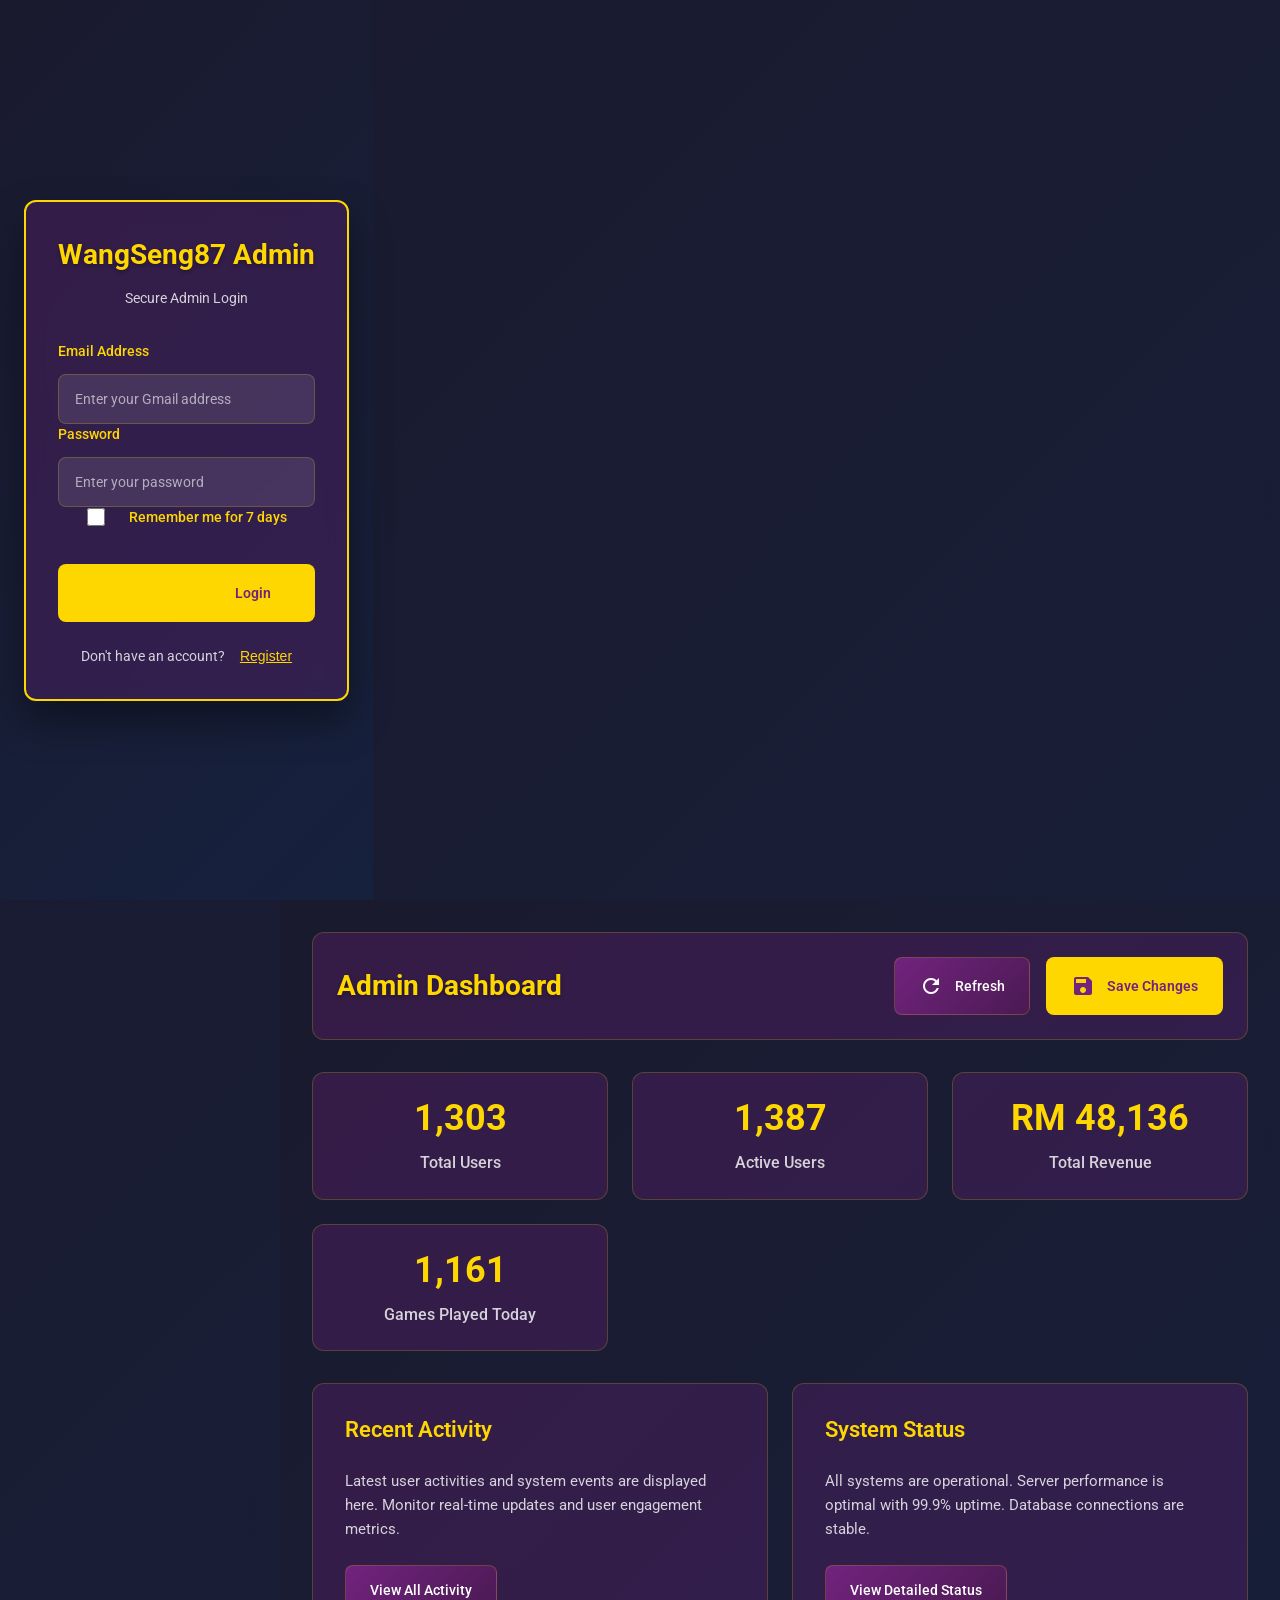
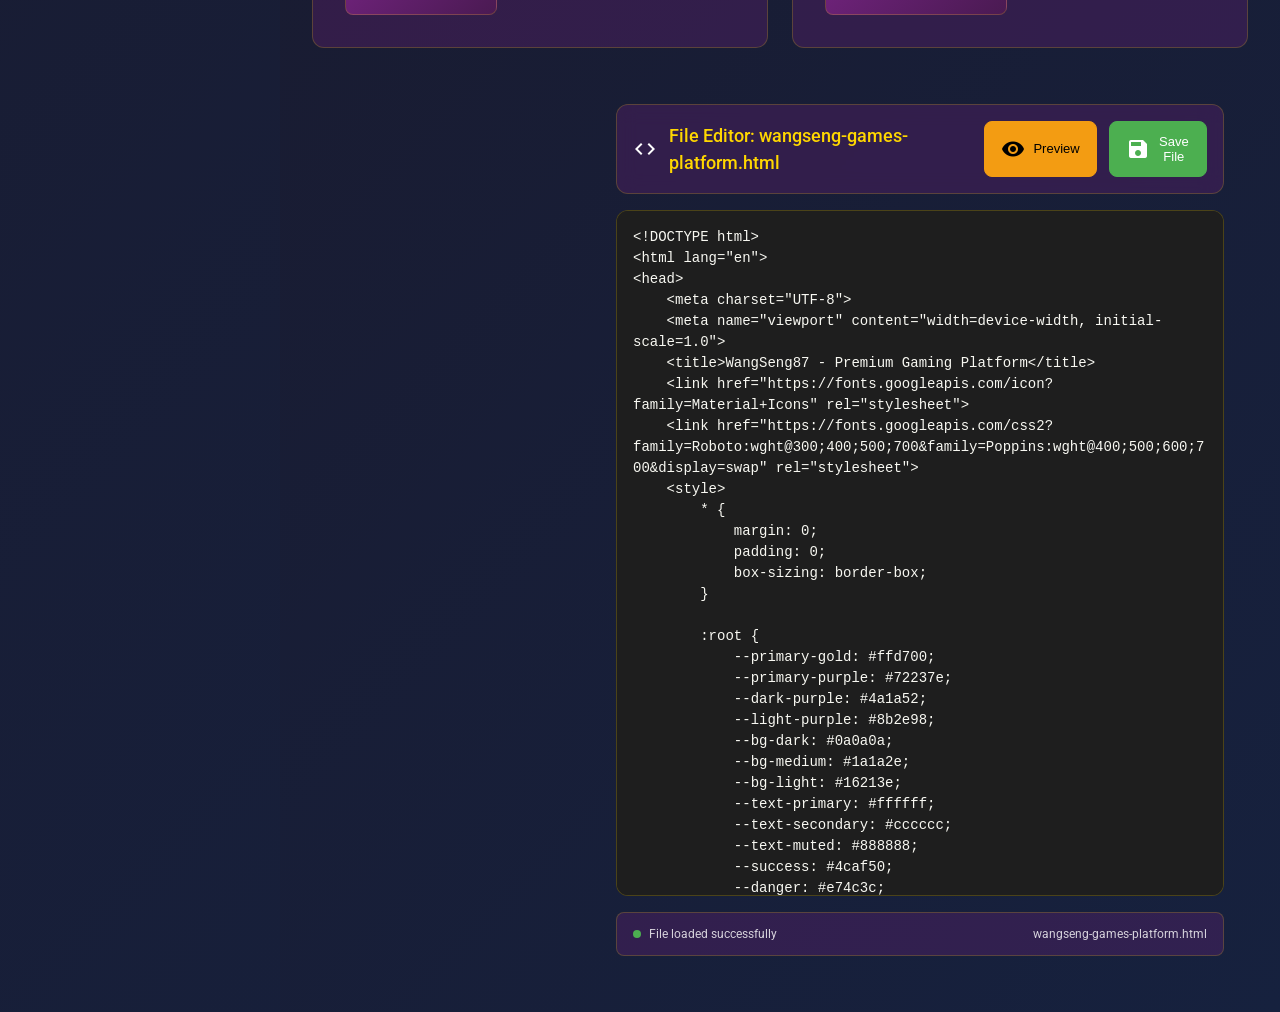
==== commit db615f21: "Add files via upload" ====
--- a/admin-refactored-github.html
+++ b/admin-refactored-github.html
@@ -1825,6 +1825,10 @@
                 localStorage.setItem('wangseng-games-platform-content', content);
                 localStorage.setItem('wangseng-games-platform-updated', new Date().toISOString());
                 
+                // ALSO save to a shared storage for the game platform to read
+                localStorage.setItem('wangseng87-live-content', content);
+                localStorage.setItem('wangseng87-content-updated', new Date().toISOString());
+                
                 // Create download link
                 const blob = new Blob([content], { type: 'text/html' });
                 const url = URL.createObjectURL(blob);
@@ -1837,8 +1841,8 @@
                 document.body.removeChild(a);
                 URL.revokeObjectURL(url);
                 
-                updateStatus('File saved successfully! Download started.', 'success');
-                showNotification('File saved successfully! You can also access it from localStorage.', 'success');
+                updateStatus('File saved successfully! Live platform updated.', 'success');
+                showNotification('Content saved! The game platform will update on next visit.', 'success');
                 
             } catch (error) {
                 console.error('Error saving file:', error);
